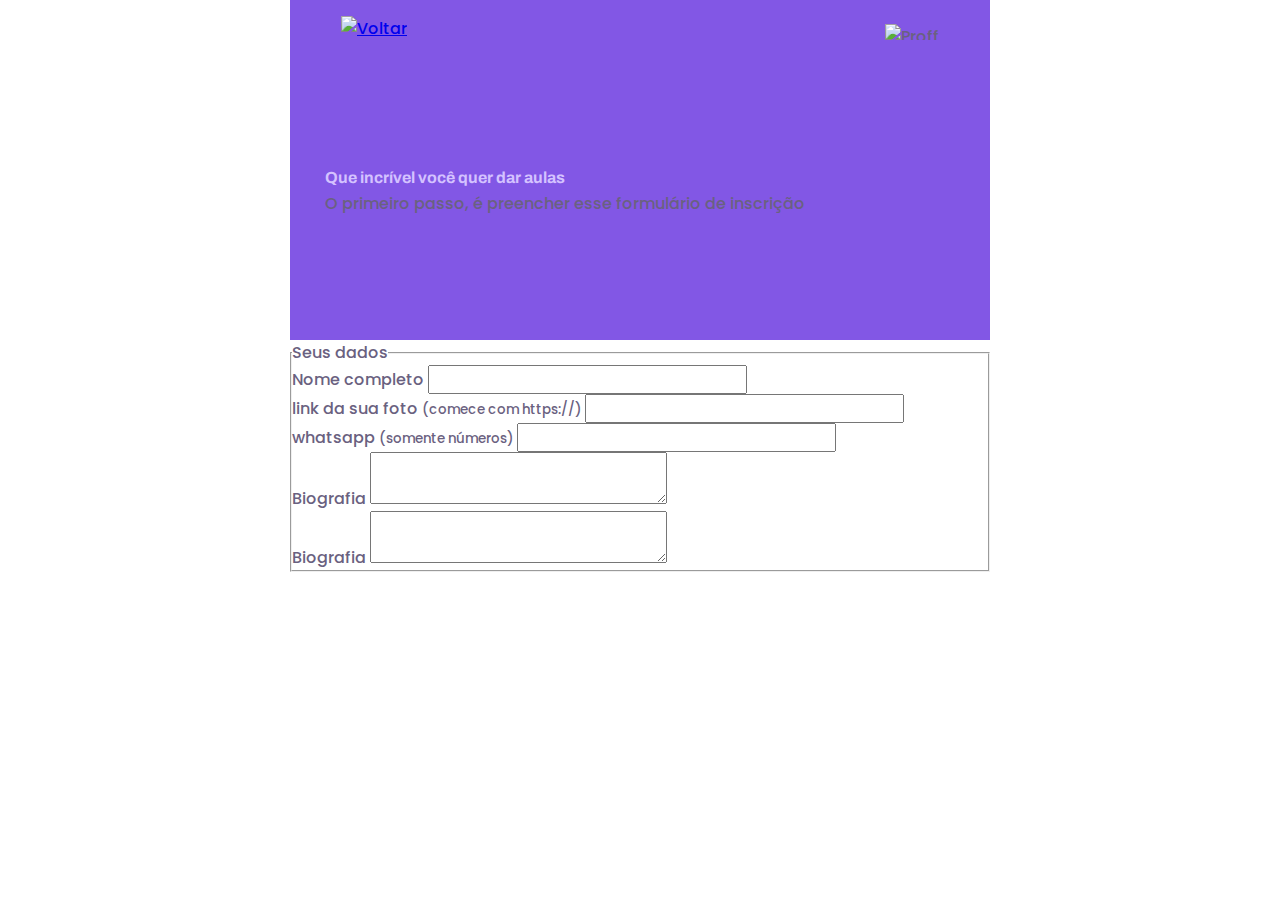
==== NLW/give-classes.html @ c320c816 "terceiro dia" ====
<!DOCTYPE html>
<html lang="pt_br">

<head>
  <meta charset="UTF-8">
  <meta name="viewport" content="width=device-width, initial-scale=1.0">
  <title>Proffy | Sua plataforma de estudos online</title>

  <link rel="stylesheet" href="./styles/main.css">
  <link rel="stylesheet" href="./styles/partials/hearder.css">
  <link rel="stylesheet" href="./styles/partials/page-give-classes.css">
  <link
    href="https://fonts.googleapis.com/css2?family=Archivo:wght@400;700&amp;family=Poppins:wght@400;600&amp;display=swap"
    rel="stylesheet">

</head>

<body id="page-give-classes">
  <div id="container">
    <header class="page-header">
        <div class="top-bar-container">
          <a href="/">
            <img src="/images/icons/back.svg" alt="Voltar">
          </a>
          <img src="/images/logo.svg" alt="Proff">
        </div>
        <div class="hearder-content">
          <strong>Que incrível você quer dar aulas</strong>
           <p>O primeiro passo, é preencher esse formulário de inscrição</p>
        </div>
    </header>
    <main>
        <form action="" id="creat-class">
          <fieldset>
            <legend>Seus dados</legend>

            <div class="input-block">
              <label for="name">Nome completo</label>
              <input name="name"  id="name"  required>
            </div>
            <div class="input-block">
              <label for="avatar">link da sua foto  <small>(comece com https://)</small></label>
              <input name="avatar"  id="avatar" type="url" required>
           </div>
            <div class="input-block">
              <label for="whatsapp">whatsapp <small>(somente números)</small></label>
              <input name="whatsapp"  id="whatsapp" type="number" required>
            </div>
            <div class="input-block">
              <label for="bio">Biografia</label>
              <textarea name="bio"  id="bio" type="number" required></textarea>
            </div>
             <div class="input-block">
              <label for="tet">Biografia</label>
              <textarea name="tet" id="bete" type="number" required></textarea>
            </div>
            
          </fieldset>
        </form>
    </main>
  </div>
</body>

</html>
---- NLW/styles/main.css ----
:root {
    --color-background: #F0F0F7;
    --color-primary-lighter: #9871F5;
    --color-primary-light: #916BEA;
    --color-primary: #8257E5;
    --color-primary-dark: #774DD6;
    --color-primary-darker: #6842c2;
    --color-secondary: #04D361;
    --color-secondary-dark: #04BF58;
    --color-title-in-primary: #FFFFFF;
    --color-text-in-primary: #D4C2FF;
    --color-text-title: #32264D;
    --color-text-complement: #9C98A6;
    --color-text-base: #6A6180;
    --color-line-in-white: #E6E6F0;
    --color-input-background: #F8F8FC;
    --color-button-text: #FFFFFF;
    --color-box-base: #FFFFFF;
    --color-box-footer: #FAFAFC;
    --color-small-info: #C1BCCC;
    font-size: 60%; /* controle das medidas rem */
}

*{
    margin: 0;
    padding: 0;
    box-sizing: border-box;
}

html
body{
    height: 100vh;
}

body{
    background-color: var(back--color-backgroundground);
    display: flex;
    align-items: center;
    justify-content: center;
}

body,
input,
button,
textarea {
    font: 500 1.6rem Poppins;
    color: var(--color-text-base);
}

#container{
    width: 90vw;
    max-width: 700px;

}

@media(min-width: 700px){
    :root{
        font-size: 62.5%;
    }
}
---- NLW/styles/partials/hearder.css ----
.page-header {
    background-color: var(--color-primary);
    display: flex;
    flex-direction: column;
}

.page-header .top-bar-container{
    width: 90%;
    margin: 0 auto;
    display: flex;
    align-items: center;
    justify-content: space-between;
    padding: 1.6rem;
    
}

.page-header .top-bar-container a{
    height: 3.2rem;
    transition: opacity 0.2s;
}

.page-header .top-bar-container a:hover{
    opacity: 0.6;
}
.page-header .top-bar-container > img{
    height: 1.6rem;
}

.page-header .hearder-content {
    width: 90%;
    margin: 3.2rem auto;
    position:relative;
}

.hearder-content strong{
    font: 700 3.6rem Archivo;
    line-height: 4.2rem;
    color: var(--color-title-in-primary);
}

.page-header .hearder-content strong{
    max-width: 30rem;
    font-size: 1.6rem;
    line-height: 2.6rem;
    color: var(--color-text-in-primary);
    margin-top: 2.4rem;
}


@media (min-width:700px){

    .page-header{
        height: 340px;
    }

    .page-header .top-bar-container{
        max-width: 1100px;
    }
    
    .page-header .hearder-content{
        max-width: 740px;
        margin: 0 auto;
        flex: 1 1;
        padding-bottom: 48px;
        display: flex;
        flex-direction: column;
        justify-content: center;

    }
    .page-header .hearder-content strong{
        max-width: 350px;
    }

}
---- NLW/styles/partials/page-give-classes.css ----
#page-give-classes #container{
    width: 100vw;
    height: 100vh;
}
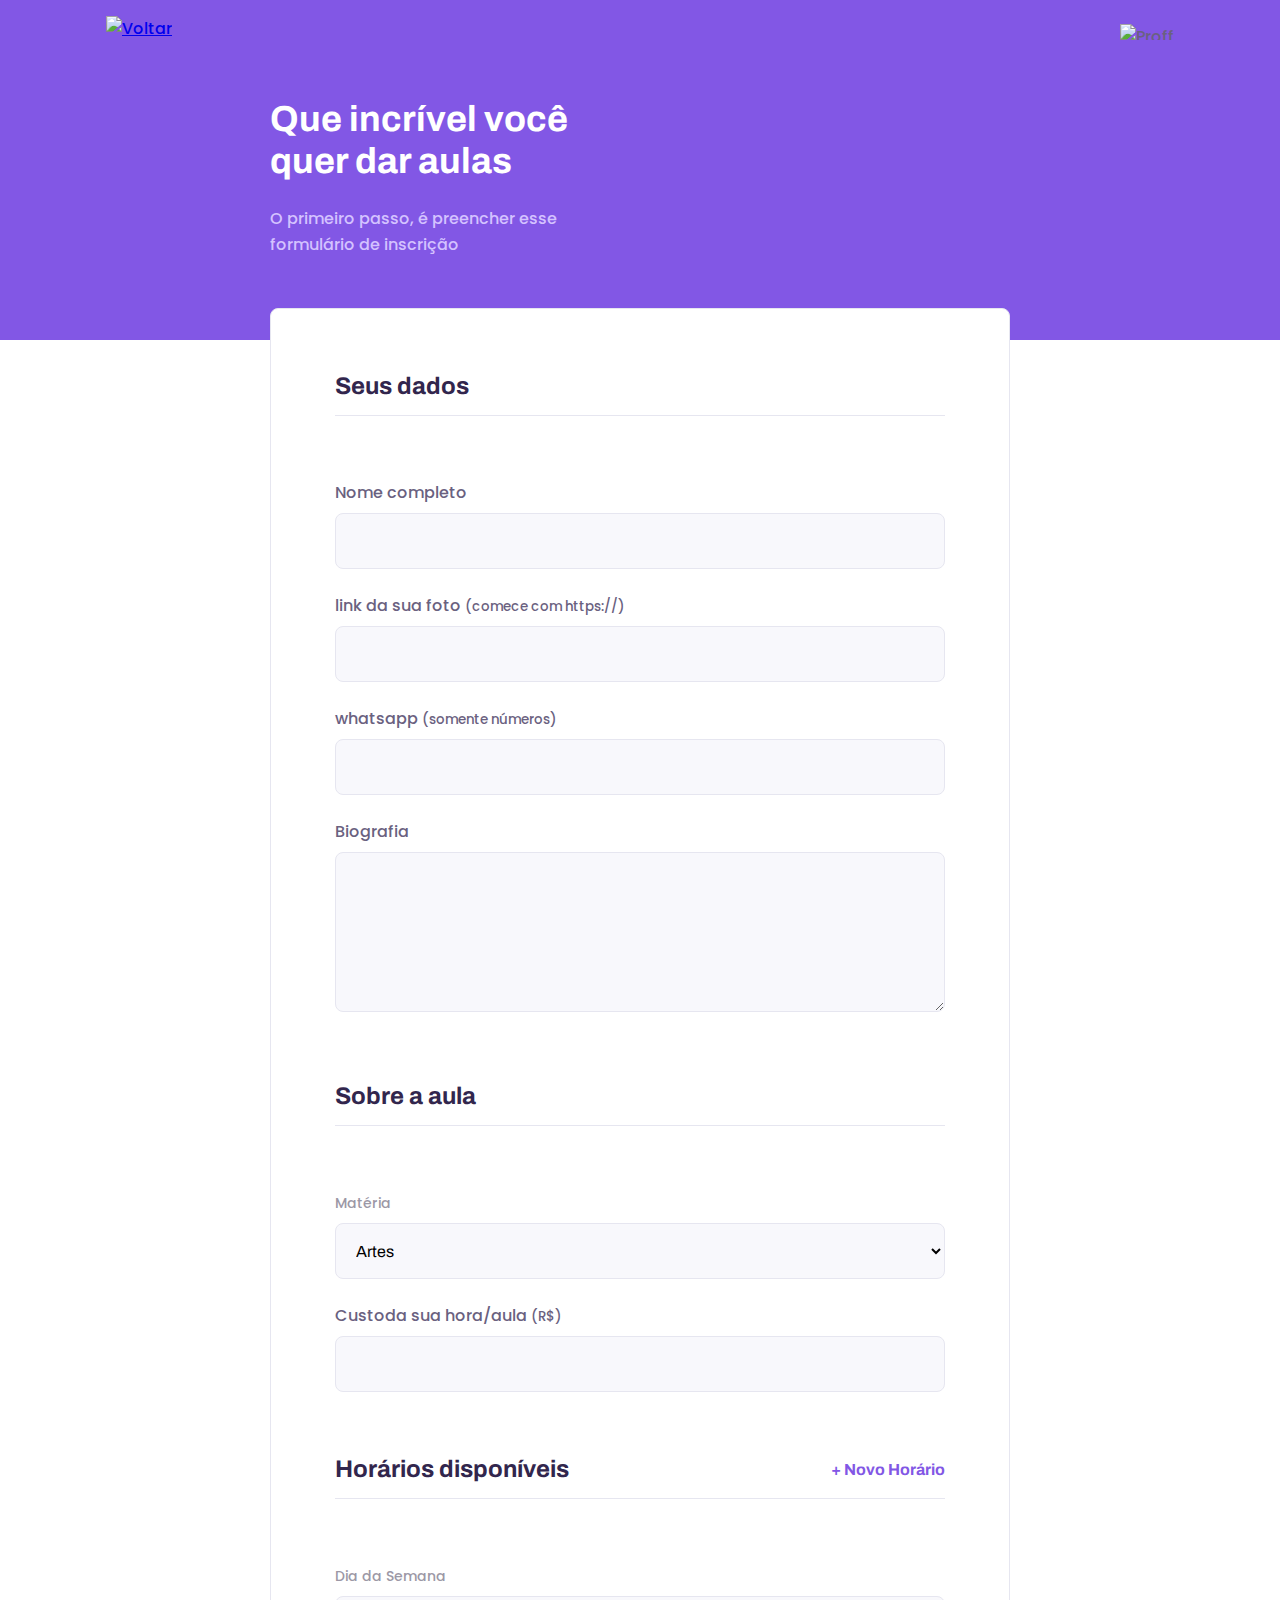
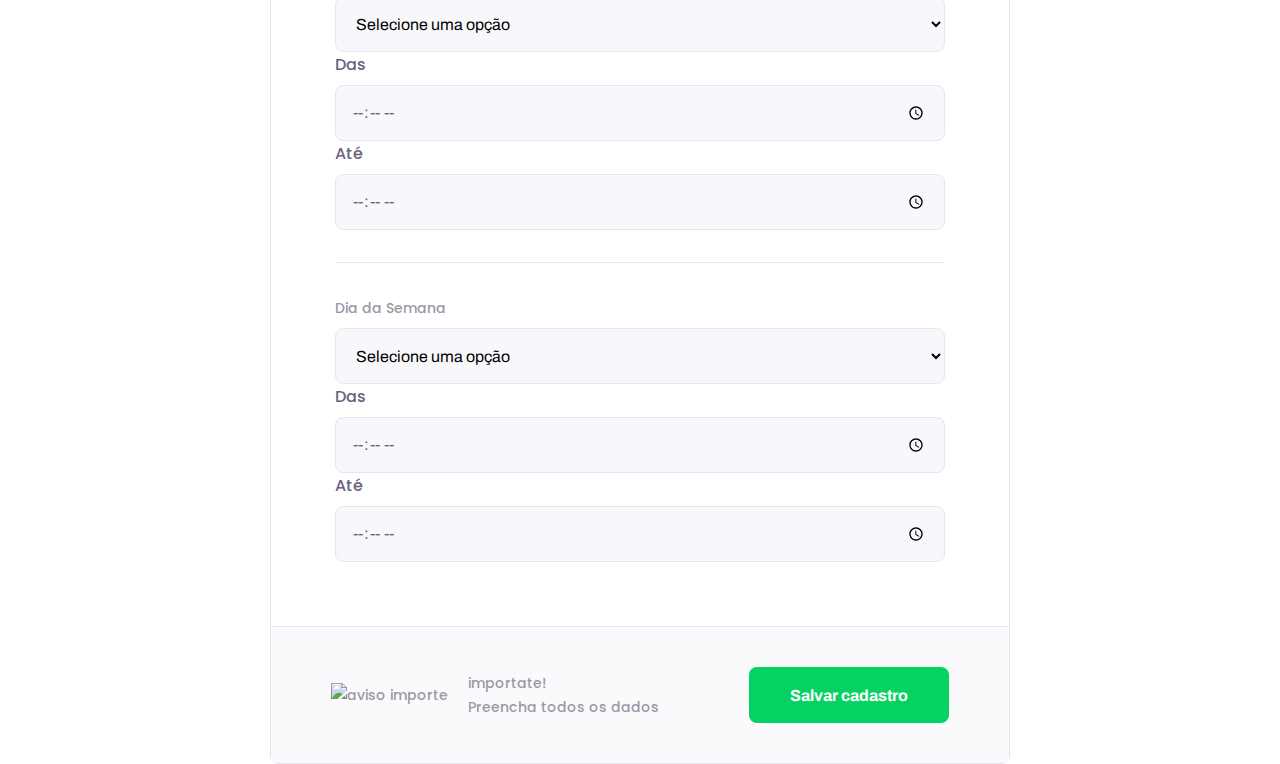
==== commit 0ad25be3: "terceiro dia 2" ====
--- a/NLW/give-classes.html
+++ b/NLW/give-classes.html
@@ -8,6 +8,7 @@
 
   <link rel="stylesheet" href="./styles/main.css">
   <link rel="stylesheet" href="./styles/partials/hearder.css">
+  <link rel="stylesheet" href="./styles/partials/forms.css">
   <link rel="stylesheet" href="./styles/partials/page-give-classes.css">
   <link
     href="https://fonts.googleapis.com/css2?family=Archivo:wght@400;700&amp;family=Poppins:wght@400;600&amp;display=swap"
@@ -30,7 +31,7 @@
         </div>
     </header>
     <main>
-        <form action="" id="creat-class">
+        <form action="" id="create-class">
           <fieldset>
             <legend>Seus dados</legend>
 
@@ -46,17 +47,96 @@
               <label for="whatsapp">whatsapp <small>(somente números)</small></label>
               <input name="whatsapp"  id="whatsapp" type="number" required>
             </div>
-            <div class="input-block">
+            <div class="textarea-block">
               <label for="bio">Biografia</label>
               <textarea name="bio"  id="bio" type="number" required></textarea>
             </div>
-             <div class="input-block">
-              <label for="tet">Biografia</label>
-              <textarea name="tet" id="bete" type="number" required></textarea>
+                        
+          </fieldset>
+          <fieldset >
+            <legend>Sobre a aula</legend>
+            <div class="select-block">
+              <label for="subject">Matéria</label>
+              <select name="subject" id="subject" required>
+                <option value="1">Artes</option>
+                <option value="2">Biologia</option>
+                <option value="3">Ciências</option>
+                <option value="4">Educação física</option>
+                <option value="5">Física</option>
+                <option value="6">Geografia</option>
+                <option value="7">História</option>
+                <option value="8">Matemática</option>
+                <option value="9">Português</option>
+                <option value="10">Química</option>
+              </select>
             </div>
-            
+            <div class="input-block">
+              <label for="cost">Custoda sua hora/aula
+                <small>(R$)</small>
+              </label>
+              <input type="cost" id="cost" type="number" required>
+            </div>
+          </fieldset>
+          <fieldset id="schedule-items">
+            <legend>Horários disponíveis
+              <button id="add-time">+ Novo Horário</button>
+            </legend>
+              <div class="schedule-item">
+                <div class="select-block">
+                  <label for="weekday">Dia da Semana</label>
+                  <select name="weekday[]" id="weekday" required>
+                    <option value="">Selecione uma opção</option>
+                    <option value="0">Domingo</option>
+                    <option value="1">Segunda-feira</option>
+                    <option value="2">Terça-feira</option>
+                    <option value="3">Quarta-feira</option>
+                    <option value="4">Quinta-feira</option>
+                    <option value="5">Sexta-feira</option>
+                    <option value="6">Sábado</option>
+                  </select>  
+                </div>
+                <div class="input-block">
+                  <label for="time_from">Das</label>
+                  <input type="time"  name="time_from[]" required >
+                </div>
+                <div class="input-block">
+                  <label for="time_to">Até</label>
+                  <input type="time"  name="time_to[]" required >
+                </div>
+              </div>
+              
+              <div class="schedule-item">
+                <div class="select-block">
+                  <label for="weekday">Dia da Semana</label>
+                  <select name="weekday[]" id="weekday" required>
+                    <option value="">Selecione uma opção</option>
+                    <option value="0">Domingo</option>
+                    <option value="1">Segunda-feira</option>
+                    <option value="2">Terça-feira</option>
+                    <option value="3">Quarta-feira</option>
+                    <option value="4">Quinta-feira</option>
+                    <option value="5">Sexta-feira</option>
+                    <option value="6">Sábado</option>
+                  </select>  
+                </div>
+                <div class="input-block">
+                  <label for="time_from">Das</label>
+                  <input type="time"  name="time_from[]" required >
+                </div>
+                <div class="input-block">
+                  <label for="time_to">Até</label>
+                  <input type="time"  name="time_to[]" required >
+                </div>
+              </div>
           </fieldset>
         </form>
+
+        <footer>
+          <p><img src="/images/icons/warning.svg" alt="aviso importe">
+            importate!<br> Preencha todos os dados
+          </p>
+          <button type="submit" form="create-class">Salvar cadastro</button>
+        </footer>
     </main>
   </div>
 </body>
--- a/NLW/styles/partials/hearder.css
+++ b/NLW/styles/partials/hearder.css
@@ -39,13 +39,14 @@
     color: var(--color-title-in-primary);
 }
 
-.page-header .hearder-content strong{
+.page-header .hearder-content p{
     max-width: 30rem;
     font-size: 1.6rem;
     line-height: 2.6rem;
     color: var(--color-text-in-primary);
     margin-top: 2.4rem;
 }
+
 
 
 @media (min-width:700px){
--- a/NLW/styles/partials/forms.css
+++ b/NLW/styles/partials/forms.css
@@ -0,0 +1,43 @@
+
+.select-block label,
+.input-block  label
+.textarea-block label {
+    font-size: 1.4rem;
+    color: var(--color-text-complement);
+
+}
+.input-block input,
+.select-block  select,
+.textarea-block textarea{
+    width: 100%;
+    height: 5.6rem;
+    margin-top: 0.8rem;
+    border-radius: 0.8rem;
+    background: var(--color-input-background);
+    border: 1px solid var(--color-line-in-white);
+    outline: 0;
+    padding: 0 1.6rem;
+    font: 1.6rem Archivo;
+}
+
+.textarea-block textarea{
+    padding: 1.2rem 1.6rem;
+    height: 16rem;
+    resize: vertical;
+}
+.input-block
+.textarea-block {
+    position: relative;
+}
+
+.input-block:focus-within::after
+.textarea-block:focus-within::after{
+    content: "";
+    width: calc(100% - 3.2rem);
+    height: 2px;
+    background: var(--color-primary-light);
+    position: absolute;
+    left: 1.6rem;
+    right: 1.6rem;
+    bottom: 1px;
+}
--- a/NLW/styles/partials/page-give-classes.css
+++ b/NLW/styles/partials/page-give-classes.css
@@ -3,5 +3,141 @@
     height: 100vh;
 }
 
+#page-give-classes  .page-header .header-content{
+    margin-bottom: 6.4rem;
+}
+#page-give-classes main{
+    background: var(--color-box-base);
+    width: 100%;
+    max-width: 74rem;
+    border-radius: .8rem;
+    margin: -3.2rem auto 3.2rem;
+    padding-top: 6.4rem;
+    border: 1px solid var(--color-line-in-white);
+}
 
 
+#page-give-classes fieldset {
+    border: none;
+    padding: 0 2.4rem;
+}
+
+#page-give-classes fieldset legend {
+    font: 700 2.4rem Archivo;
+    color: var(--color-text-title);
+    margin-bottom: 6.4rem;
+    display: flex;
+    align-items: center;
+    justify-content: space-between;
+    width: 100%;
+    padding-bottom: 1.6rem;
+    border-bottom: 1px solid var(--color-line-in-white);
+}
+
+#page-give-classes fieldset button {
+    background: none;
+    border: 0;
+    color: var(--color-primary);
+    font: 700 1.6rem Archivo;
+    transition: 0.2s;
+}
+
+#page-give-classes fieldset button:hover {
+   /*  transform: translateY(-5px) ; estudar sobre isso depois */
+    color: var(--color-primary-dark);
+}
+
+#page-give-classes  fieldset+fieldset {
+    margin-top: 6.4rem;
+}
+
+#page-give-classes  main fieldset .input-block+.input-block,
+#page-give-classes  main fieldset .input-block+.textarea-block,
+#page-give-classes  main fieldset .select-block+.input-block {
+    margin-top: 2.4rem;
+}
+
+#page-give-classes main footer {
+    padding: 4rem 2.4rem;
+    background: var(--color-box-footer);
+    border-top: 1px solid var(--color-line-in-white);
+    margin-top: 6.4rem;
+}
+
+#page-give-classes main footer p {
+    display: flex;
+    align-items: center;
+    justify-content: center;
+    font-size: 1.4rem;
+    line-height: 2.4rem;
+    color: var(--color-text-complement);
+}
+
+#page-give-classes main footer p img {
+    margin-right: 2rem;
+}
+
+#page-give-classes main footer button {
+    width: 100%;
+    height: 5.6rem;
+    background-color: var(--color-secondary);
+    color: var(--color-button-text);
+    border: 0;
+    border-radius: .8rem;
+    cursor: pointer;
+    font: 700 1.6rem Archivo;
+    display: flex;
+    align-items: center;
+    justify-content: center;
+    text-decoration: none;
+    transition: 0.2s;
+    margin-top: 3.2rem;
+}
+
+#page-give-classes main footer button:hover {
+    background: var(--color-secondary-dark);
+}
+
+.schedule-item+.schedule-item {
+    margin-top: 3.2rem;
+    padding-top: 3.2rem;
+
+    border-top: 1px solid var(--color-line-in-white);
+}
+
+@media (min-width: 700px) {
+    #page-give-classes #container {
+        max-width: 100vw;
+    }
+
+    #page-give-classes  .page-header .header-content{
+        margin-bottom: 0;
+    }
+
+    #page-give-classes main fieldset {
+        padding: 0 64px;
+    }
+
+    .schedule-item {
+        display: grid;
+        grid-template-columns: 2rf 1rf 1rf;
+        column-gap: 1.6rem;
+    }
+
+    #page-give-classes #schedule-items .select-block+.input-block,
+    #page-give-classes #schedule-items .input-block+.input-block {
+        margin-top: 0;
+    }
+
+    #page-give-classes main footer {
+        padding: 40px 60px;
+        display: flex;
+        justify-content: space-between;
+        align-items: center;
+    }
+
+    #page-give-classes main footer button {
+        margin-top: 0;
+        width: 200px;
+    }
+}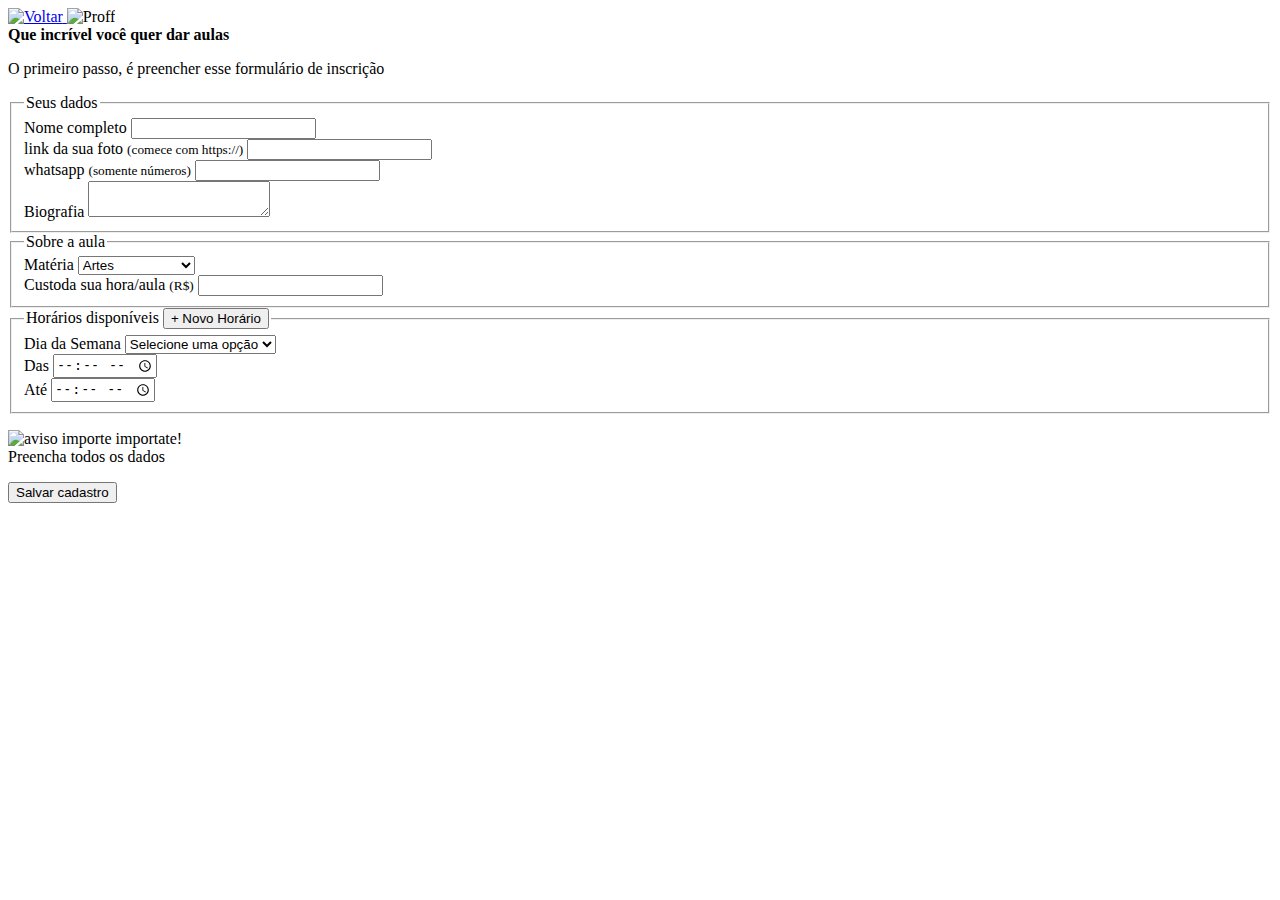
==== commit 282e7cc1: "final dia" ====
--- a/NLW/give-classes.html
+++ b/NLW/give-classes.html
@@ -6,14 +6,15 @@
   <meta name="viewport" content="width=device-width, initial-scale=1.0">
   <title>Proffy | Sua plataforma de estudos online</title>
 
-  <link rel="stylesheet" href="./styles/main.css">
-  <link rel="stylesheet" href="./styles/partials/hearder.css">
-  <link rel="stylesheet" href="./styles/partials/forms.css">
-  <link rel="stylesheet" href="./styles/partials/page-give-classes.css">
+  <link rel="stylesheet" href="../styles/main.css">
+  <link rel="stylesheet" href="../styles/partials/hearder.css">
+  <link rel="stylesheet" href="../styles/partials/forms.css">
+  <link rel="stylesheet" href="../styles/partials/page-give-classes.css">
   <link
     href="https://fonts.googleapis.com/css2?family=Archivo:wght@400;700&amp;family=Poppins:wght@400;600&amp;display=swap"
     rel="stylesheet">
 
+    <script src="../scripts/addFilde.js" defer></script>
 </head>
 
 <body id="page-give-classes">
@@ -77,58 +78,34 @@
               <input type="cost" id="cost" type="number" required>
             </div>
           </fieldset>
-          <fieldset id="schedule-items">
-            <legend>Horários disponíveis
-              <button id="add-time">+ Novo Horário</button>
-            </legend>
-              <div class="schedule-item">
-                <div class="select-block">
-                  <label for="weekday">Dia da Semana</label>
-                  <select name="weekday[]" id="weekday" required>
-                    <option value="">Selecione uma opção</option>
-                    <option value="0">Domingo</option>
-                    <option value="1">Segunda-feira</option>
-                    <option value="2">Terça-feira</option>
-                    <option value="3">Quarta-feira</option>
-                    <option value="4">Quinta-feira</option>
-                    <option value="5">Sexta-feira</option>
-                    <option value="6">Sábado</option>
-                  </select>  
+           <fieldset id="schedule-items">
+              <legend>Horários disponíveis
+                <button type="button" id="add-time">+ Novo Horário</button>
+              </legend>
+                <div class="schedule-item">
+                  <div class="select-block">
+                    <label for="weekday">Dia da Semana</label>
+                    <select name="weekday[]" id="weekday" required>
+                      <option value="">Selecione uma opção</option>
+                      <option value="0">Domingo</option>
+                      <option value="1">Segunda-feira</option>
+                      <option value="2">Terça-feira</option>
+                      <option value="3">Quarta-feira</option>
+                      <option value="4">Quinta-feira</option>
+                      <option value="5">Sexta-feira</option>
+                      <option value="6">Sábado</option>
+                    </select>  
+                  </div>
+                  <div class="input-block">
+                    <label for="time_from">Das</label>
+                    <input type="time"  name="time_from[]" required >
+                  </div>
+                  <div class="input-block">
+                    <label for="time_to">Até</label>
+                    <input type="time"  name="time_to[]" required >
+                  </div>
                 </div>
-                <div class="input-block">
-                  <label for="time_from">Das</label>
-                  <input type="time"  name="time_from[]" required >
-                </div>
-                <div class="input-block">
-                  <label for="time_to">Até</label>
-                  <input type="time"  name="time_to[]" required >
-                </div>
-              </div>
-              
-              <div class="schedule-item">
-                <div class="select-block">
-                  <label for="weekday">Dia da Semana</label>
-                  <select name="weekday[]" id="weekday" required>
-                    <option value="">Selecione uma opção</option>
-                    <option value="0">Domingo</option>
-                    <option value="1">Segunda-feira</option>
-                    <option value="2">Terça-feira</option>
-                    <option value="3">Quarta-feira</option>
-                    <option value="4">Quinta-feira</option>
-                    <option value="5">Sexta-feira</option>
-                    <option value="6">Sábado</option>
-                  </select>  
-                </div>
-                <div class="input-block">
-                  <label for="time_from">Das</label>
-                  <input type="time"  name="time_from[]" required >
-                </div>
-                <div class="input-block">
-                  <label for="time_to">Até</label>
-                  <input type="time"  name="time_to[]" required >
-                </div>
-              </div>
-          </fieldset>
+           </fieldset>
         </form>
 
         <footer>
